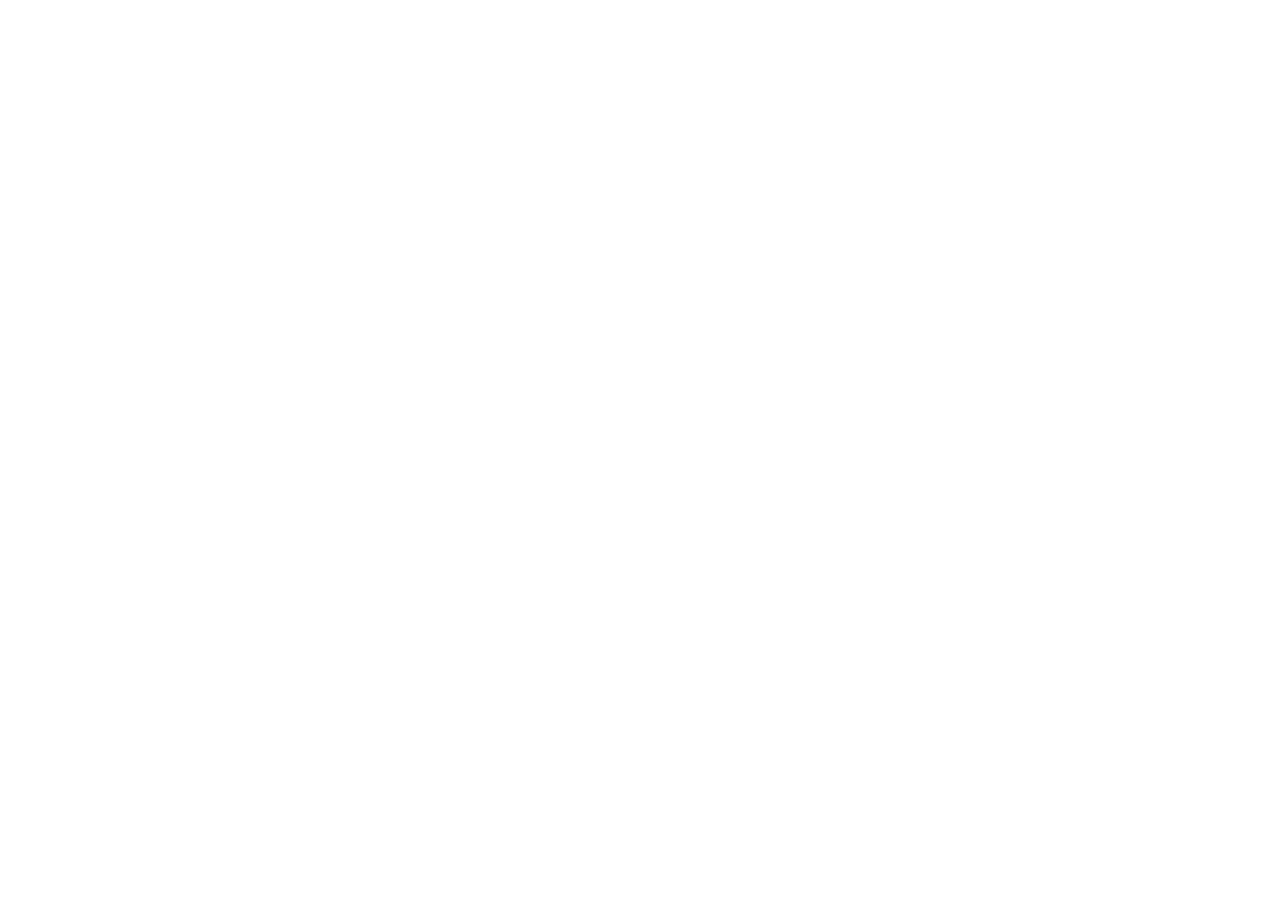
==== index.html @ 5635d853 "initial commit" ====
<!DOCTYPE html>
<html lang="en">
<head>
  <meta charset="UTF-8">
  <meta name="viewport" content="width=device-width, initial-scale=1.0">
  <title>Letterboxd Clone</title>
</head>
<body>
  
</body>
</html>
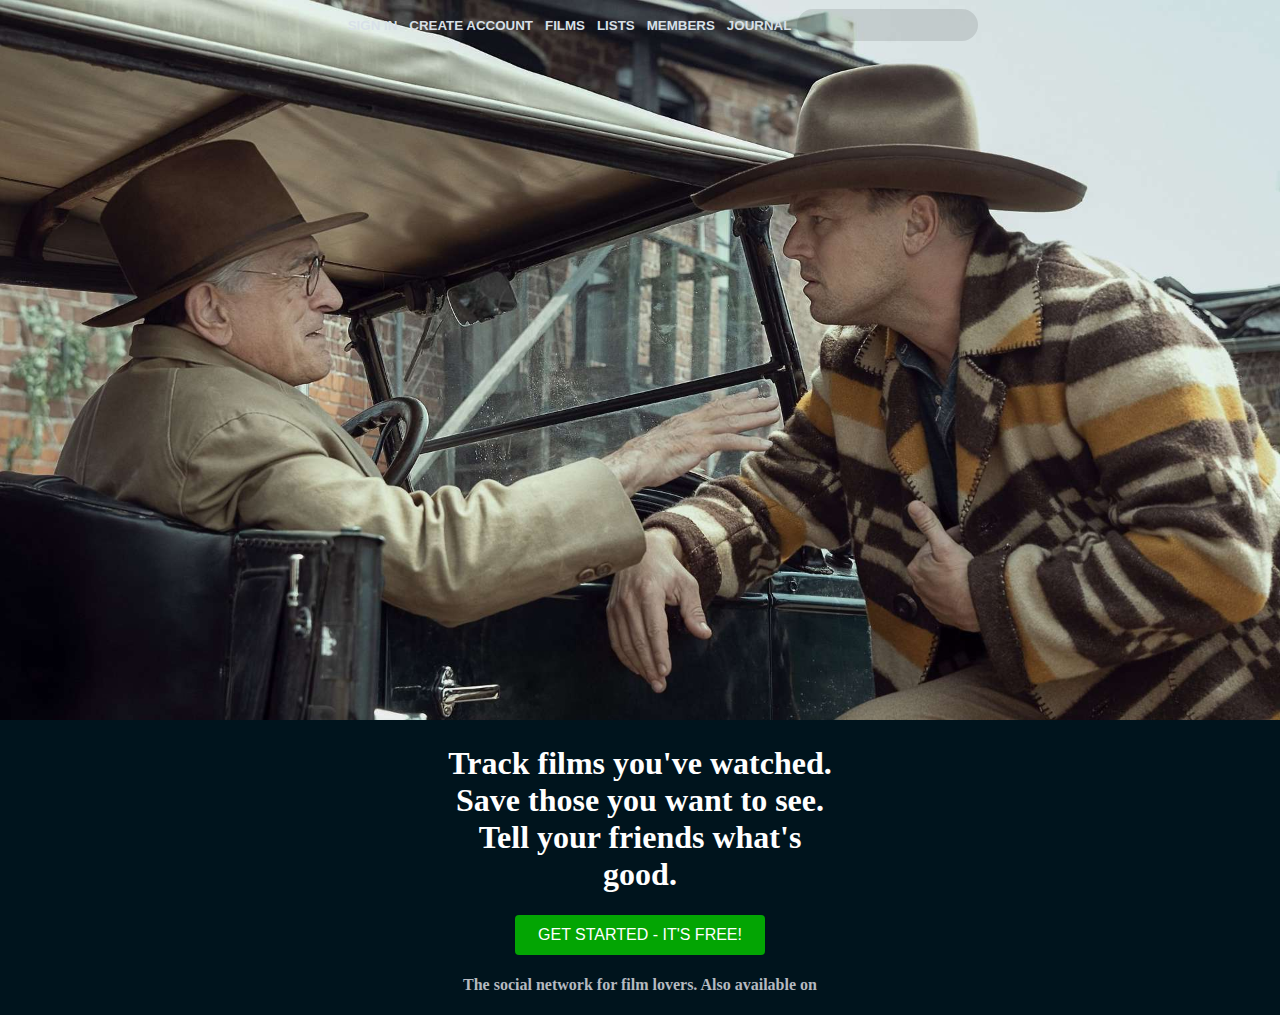
==== commit c76d484d: "initial setup and nav" ====
--- a/index.html
+++ b/index.html
@@ -3,9 +3,39 @@
 <head>
   <meta charset="UTF-8">
   <meta name="viewport" content="width=device-width, initial-scale=1.0">
+  <link rel="stylesheet" href="style.css">
   <title>Letterboxd Clone</title>
 </head>
 <body>
-  
+  <header>
+    <nav>
+      <img src="" alt="">
+      <ul class="nav-list">
+        <li><button class="nav-button">SIGN IN</button></li>
+        <li><button class="nav-button">CREATE ACCOUNT</button></li>
+        <li><button class="nav-button">FILMS</button></li>
+        <li><button class="nav-button">LISTS</button></li>
+        <li><button class="nav-button">MEMBERS</button></li>
+        <li><button class="nav-button">JOURNAL</button></li>
+      </ul>
+      <input type="text" class="search-input">
+    </nav>
+  </header>
+  <section class="main-image-header-container">
+    <img src="./images/kotfm-1920-1920-1080-1080-crop-000000.jpg" alt="" class="main-image-header">
+  </section>
+  <section class="site-info">
+    <div class="heading-info-container">
+      <h1>Track films you've watched. <br>
+        Save those you want to see. <br>
+        Tell your friends what's good.
+      </h1>
+    </div>
+    <button class="get-started-btn">GET STARTED - IT'S FREE!</button>
+    <h4>The social network for film lovers. Also available on </h4>
+  </section>
+  <section class="trending-films">
+
+  </section>
 </body>
 </html>--- a/style.css
+++ b/style.css
@@ -0,0 +1,68 @@
+body {
+  margin: 0;
+  background-color: rgb(0, 20, 29);
+}
+
+header {
+  display: flex;
+  justify-content: center;
+}
+
+nav {
+  display: flex;
+  align-items: center;
+  position: absolute;
+}
+
+.nav-list {
+  list-style: none;
+  display: flex;
+}
+
+.nav-button {
+  background-color: transparent;
+  border: none;
+  font-weight: bold;
+  color: #d8e0e8;
+}
+
+.search-input {
+  height: 30px;
+  border-radius: 50px;
+  border: none;
+  background-color: black;
+  opacity: 0.1;
+}
+
+.main-image-header {
+  width: 100%;
+}
+
+.site-info {
+  display: flex;
+  flex-direction: column;
+  align-items: center;
+}
+
+.heading-info-container {
+  width: 400px;
+  text-align: center;
+}
+
+h1 {
+  color: white;
+}
+
+.get-started-btn {
+  color: white;
+  background-color: rgb(3, 165, 3);
+  border: none;
+  border-radius: 4px;
+  height: 40px;
+  width: 250px;
+  font-size: 1rem;
+}
+
+h4 {
+  color: #b5bac0;
+}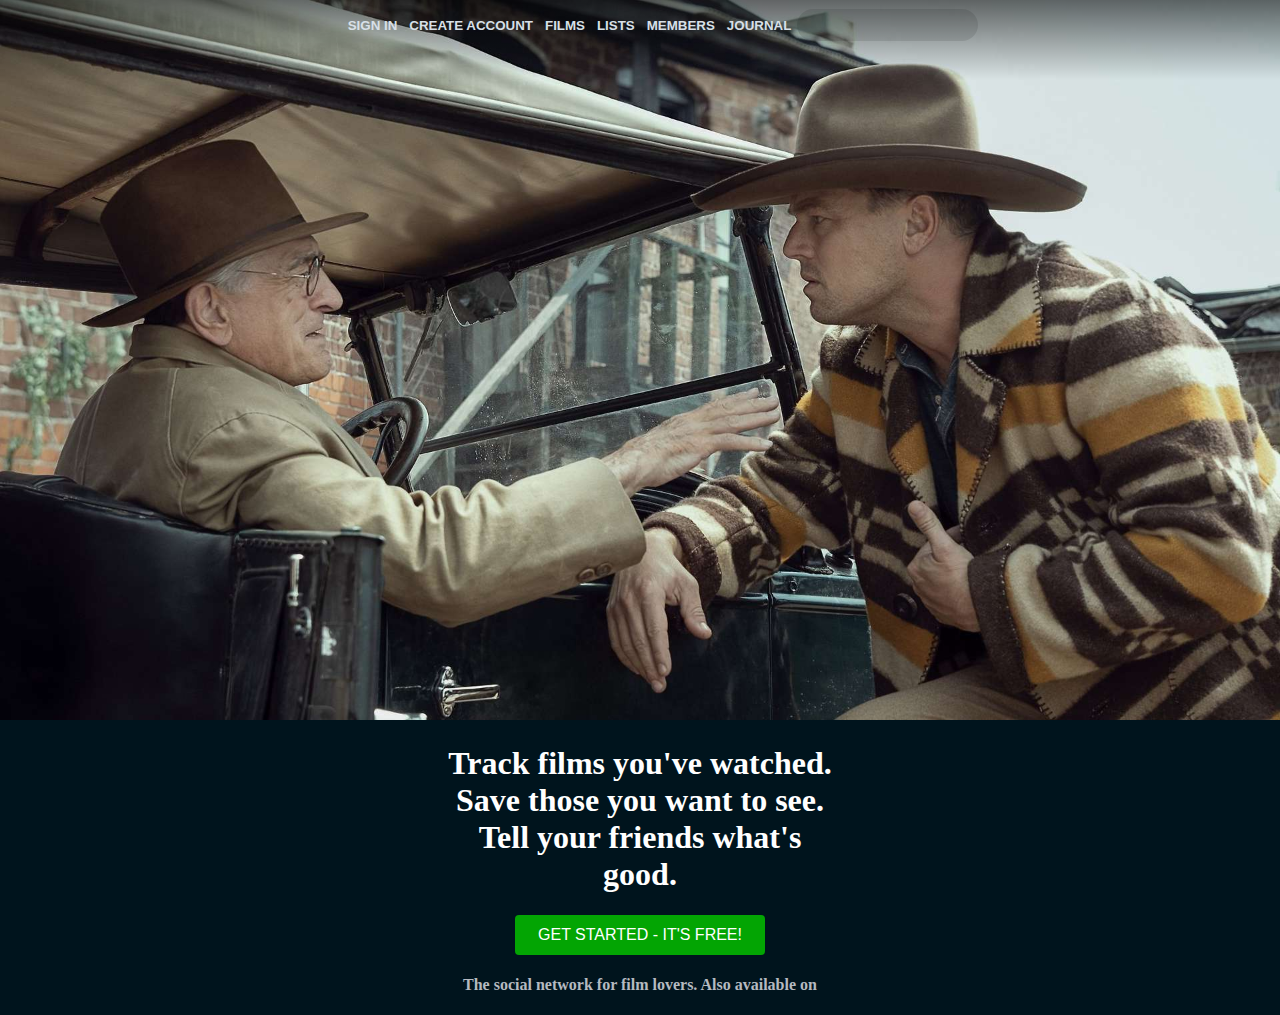
==== commit ad2b576d: "styling header gradient" ====
--- a/index.html
+++ b/index.html
@@ -8,6 +8,7 @@
 </head>
 <body>
   <header>
+    <div class="heading-background"></div>
     <nav>
       <img src="" alt="">
       <ul class="nav-list">
--- a/style.css
+++ b/style.css
@@ -8,8 +8,23 @@
   justify-content: center;
 }
 
+.heading-background {
+  background-image: linear-gradient(180deg, rgba(0, 0, 0, 0.8), rgba(0, 0, 0, 0));
+  opacity: 0.7;
+  transition: opacity .4s ease;
+  width: 100vw;
+  height: 80px;
+  position: absolute;
+}
+
+.heading-background:hover {
+  opacity: 1;
+}
+
 nav {
   display: flex;
+  justify-content: center;
+  width: 100vw;
   align-items: center;
   position: absolute;
 }
@@ -26,12 +41,17 @@
   color: #d8e0e8;
 }
 
+.nav-button:hover {
+  cursor: pointer;
+}
+
 .search-input {
   height: 30px;
   border-radius: 50px;
   border: none;
   background-color: black;
   opacity: 0.1;
+  outline: none;
 }
 
 .main-image-header {
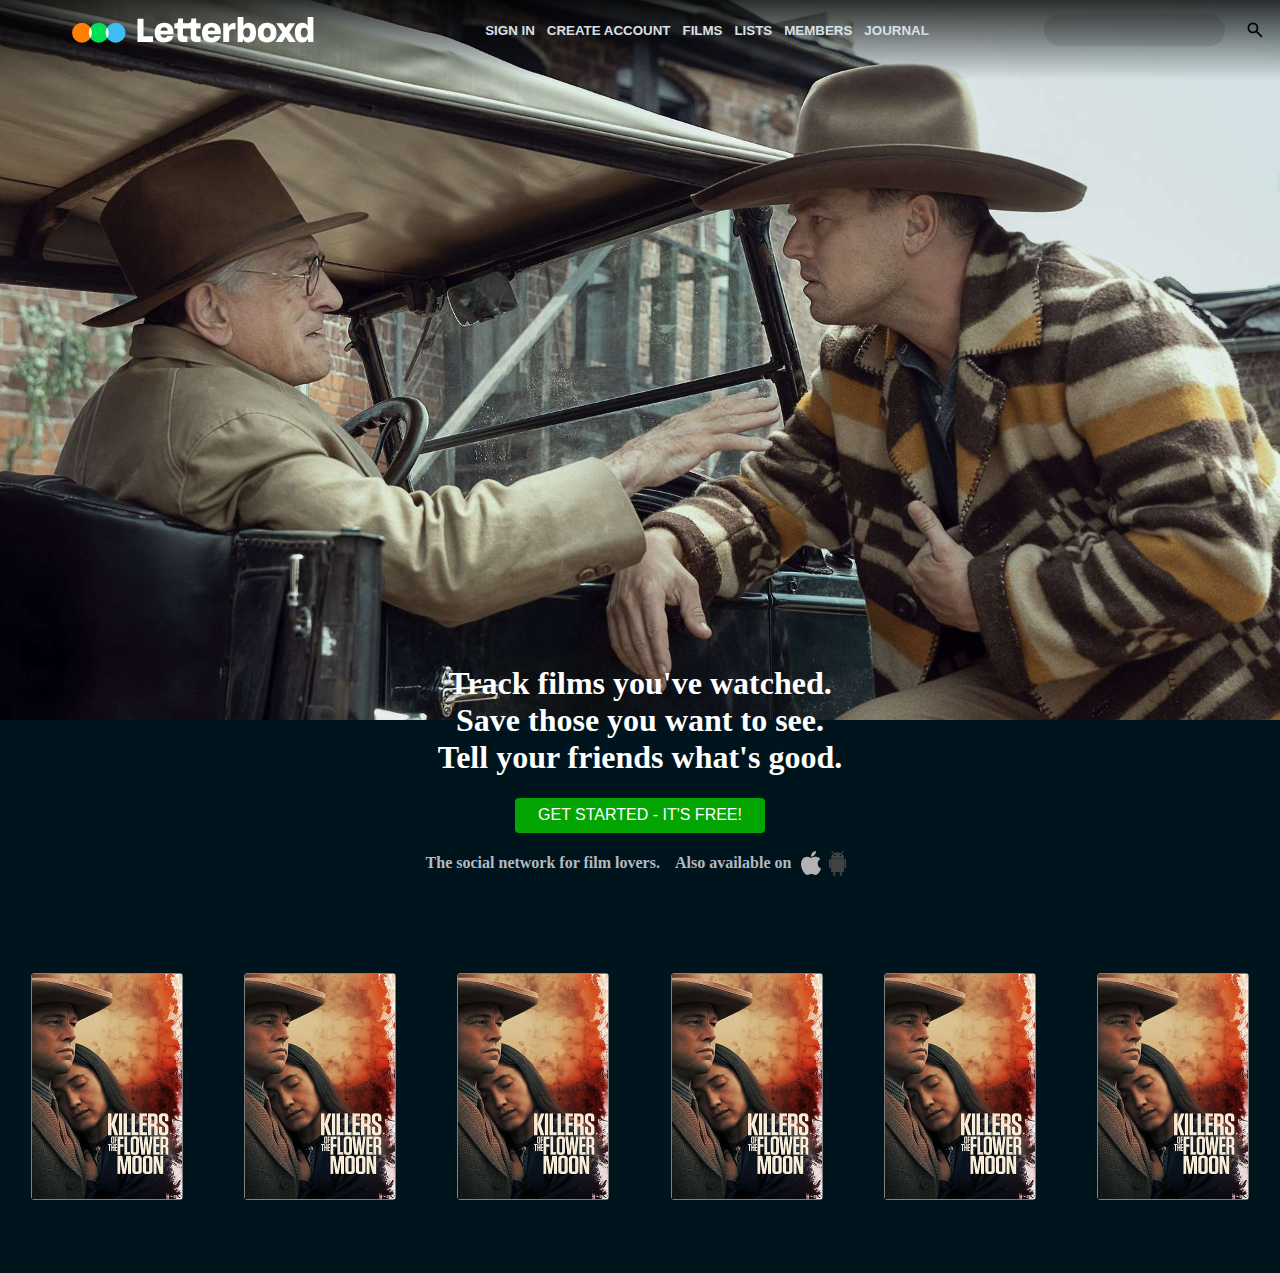
==== commit f23b6f87: "added trending films container and small fixes" ====
--- a/index.html
+++ b/index.html
@@ -10,7 +10,7 @@
   <header>
     <div class="heading-background"></div>
     <nav>
-      <img src="" alt="">
+      <img src="./images/letterboxd-logo-h-neg-rgb.svg" alt="" class="header-logo">
       <ul class="nav-list">
         <li><button class="nav-button">SIGN IN</button></li>
         <li><button class="nav-button">CREATE ACCOUNT</button></li>
@@ -19,24 +19,53 @@
         <li><button class="nav-button">MEMBERS</button></li>
         <li><button class="nav-button">JOURNAL</button></li>
       </ul>
-      <input type="text" class="search-input">
+      <div class="search-input-container">
+        <input type="text" class="search-input">
+        <img src="./images/search_FILL0_wght400_GRAD0_opsz24.svg" alt="">
+      </div>
     </nav>
   </header>
-  <section class="main-image-header-container">
-    <img src="./images/kotfm-1920-1920-1080-1080-crop-000000.jpg" alt="" class="main-image-header">
-  </section>
-  <section class="site-info">
-    <div class="heading-info-container">
-      <h1>Track films you've watched. <br>
-        Save those you want to see. <br>
-        Tell your friends what's good.
-      </h1>
-    </div>
-    <button class="get-started-btn">GET STARTED - IT'S FREE!</button>
-    <h4>The social network for film lovers. Also available on </h4>
-  </section>
-  <section class="trending-films">
-
-  </section>
+  <main>
+    <section class="main-image-header-container">
+      <img src="./images/kotfm-1920-1920-1080-1080-crop-000000.jpg" alt="" class="main-image-header">
+    </section>
+    <section class="site-info">
+      <div class="heading-info-container">
+        <h1>Track films you've watched. <br>
+          Save those you want to see. <br>
+          Tell your friends what's good.
+        </h1>
+      </div>
+      <button class="get-started-btn">GET STARTED - IT'S FREE!</button>
+      <div class="mobile-links">
+        <h4 class="h4-film-lovers">The social network for film lovers.</h4>
+        <h4>Also available on</h4>
+        <span>
+          <img src="./images/Apple_logo_grey.svg" alt="" class="apple-logo">
+          <img src="./images/—Pngtree—android logo glyph black icon_3754838.png" alt="" class="android-logo">
+        </span>
+      </div>
+    </section>
+    <section class="trending-films-container">
+      <div class="trending-film">
+        <img src="./images/398009-killers-of-the-flower-moon-0-300-0-450-crop.jpg" alt="">
+      </div>
+      <div class="trending-film">
+        <img src="./images/398009-killers-of-the-flower-moon-0-300-0-450-crop.jpg" alt="">
+      </div>
+      <div class="trending-film">
+        <img src="./images/398009-killers-of-the-flower-moon-0-300-0-450-crop.jpg" alt="">
+      </div>
+      <div class="trending-film">
+        <img src="./images/398009-killers-of-the-flower-moon-0-300-0-450-crop.jpg" alt="">
+      </div>
+      <div class="trending-film">
+        <img src="./images/398009-killers-of-the-flower-moon-0-300-0-450-crop.jpg" alt="">
+      </div>
+      <div class="trending-film">
+        <img src="./images/398009-killers-of-the-flower-moon-0-300-0-450-crop.jpg" alt="">
+      </div>
+    </section>
+  </main>
 </body>
 </html>--- a/style.css
+++ b/style.css
@@ -6,6 +6,15 @@
 header {
   display: flex;
   justify-content: center;
+}
+
+nav {
+  display: flex;
+  justify-content: space-around;
+  width: 100vw;
+  align-items: center;
+  position: absolute;
+  pointer-events: none;
 }
 
 .heading-background {
@@ -21,12 +30,8 @@
   opacity: 1;
 }
 
-nav {
-  display: flex;
-  justify-content: center;
-  width: 100vw;
-  align-items: center;
-  position: absolute;
+.header-logo {
+  width: 275px;
 }
 
 .nav-list {
@@ -45,6 +50,18 @@
   cursor: pointer;
 }
 
+.search-input-container {
+  display: flex;
+  justify-content: end;
+  align-items: center;
+}
+
+.search-input-container img {
+  position: absolute;
+  width: 20px;
+  right: 15px;
+}
+
 .search-input {
   height: 30px;
   border-radius: 50px;
@@ -55,22 +72,31 @@
 }
 
 .main-image-header {
-  width: 100%;
+  width: 100vw;
+}
+
+.main-image-header::before {
+  background-image: linear-gradient(90deg,#14181d 0,rgba(20,24,29,.986) .97%,rgba(20,24,29,.945) 2.07833333%,rgba(20,24,29,.883) 3.29666667%,rgba(20,24,29,.803) 4.60166667%,rgba(20,24,29,.711) 5.96666667%,rgba(20,24,29,.61) 7.365%,rgba(20,24,29,.504) 8.77166667%,rgba(20,24,29,.398) 10.16%,rgba(20,24,29,.296) 11.505%,rgba(20,24,29,.203) 12.78%,rgba(20,24,29,.122) 13.95833333%,rgba(20,24,29,.059) 15.01666667%,rgba(20,24,29,.016) 15.92833333%,rgba(20,24,29,0) 16.66666667%,rgba(20,24,29,0) 83.33333333%,rgba(20,24,29,.016) 84.07166667%,rgba(20,24,29,.059) 84.98333333%,rgba(20,24,29,.122) 86.04166667%,rgba(20,24,29,.203) 87.22%,rgba(20,24,29,.296) 88.495%,rgba(20,24,29,.398) 89.84%,rgba(20,24,29,.504) 91.22833333%,rgba(20,24,29,.61) 92.635%,rgba(20,24,29,.711) 94.03333333%,rgba(20,24,29,.803) 95.39833333%,rgba(20,24,29,.883) 96.70333333%,rgba(20,24,29,.945) 97.92166667%,rgba(20,24,29,.986) 99.03%,#14181d),linear-gradient(0deg,#14181d 0,#14181d 21.48148148%,rgba(20,24,29,.986) 23.63703704%,rgba(20,24,29,.945) 26.1%,rgba(20,24,29,.883) 28.80740741%,rgba(20,24,29,.803) 31.70740741%,rgba(20,24,29,.711) 34.74074074%,rgba(20,24,29,.61) 37.84814815%,rgba(20,24,29,.504) 40.97407407%,rgba(20,24,29,.398) 44.05925926%,rgba(20,24,29,.296) 47.04814815%,rgba(20,24,29,.203) 49.88148148%,rgba(20,24,29,.122) 52.5%,rgba(20,24,29,.059) 54.85185185%,rgba(20,24,29,.016) 56.87777778%,rgba(20,24,29,0) 58.51851852%)
 }
 
 .site-info {
   display: flex;
   flex-direction: column;
   align-items: center;
+  position: relative;
+  top: -80px;
 }
 
 .heading-info-container {
-  width: 400px;
+  display: flex;
+  justify-content: center;
+  width: 500px;
   text-align: center;
 }
 
 h1 {
   color: white;
+  font-size: 32px;
 }
 
 .get-started-btn {
@@ -78,11 +104,52 @@
   background-color: rgb(3, 165, 3);
   border: none;
   border-radius: 4px;
-  height: 40px;
+  height: 35px;
   width: 250px;
   font-size: 1rem;
+  cursor: pointer;
+}
+
+.mobile-links {
+  display: flex;
+  align-items: center;
 }
 
 h4 {
   color: #b5bac0;
+}
+
+.h4-film-lovers {
+  margin-right: 15px;
+}
+
+span {
+  display: flex;
+  align-items: center;
+  margin-left: 10px;
+}
+
+.apple-logo {
+  width: 20px;
+}
+
+.android-logo {
+  width: 33px;
+}
+
+.trending-films-container {
+  display: flex;
+  height: 300px;
+  justify-content: space-around;
+}
+
+.trending-film {
+  width: 150px;
+  height: 225px;
+  border: 1px solid gray;
+  border-radius: 3px;
+}
+
+.trending-film img {
+  width: 100%;
 }